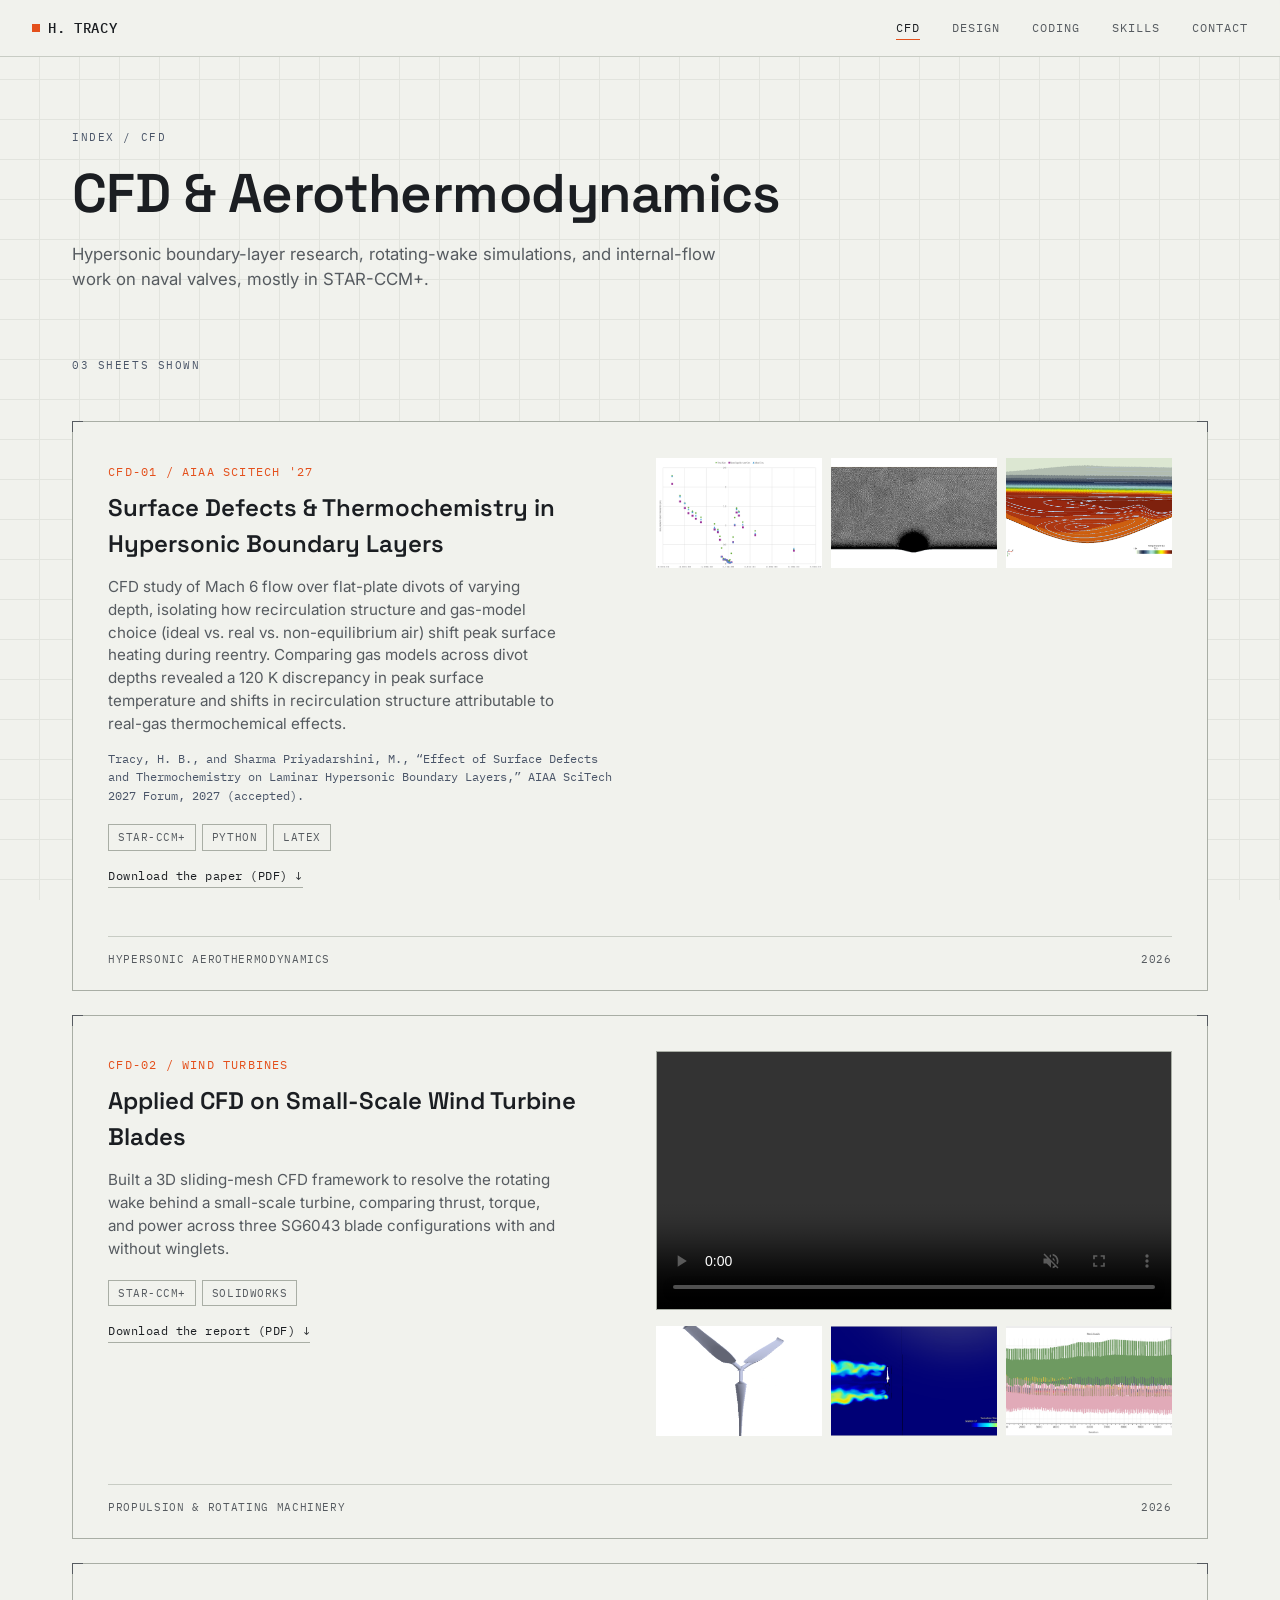
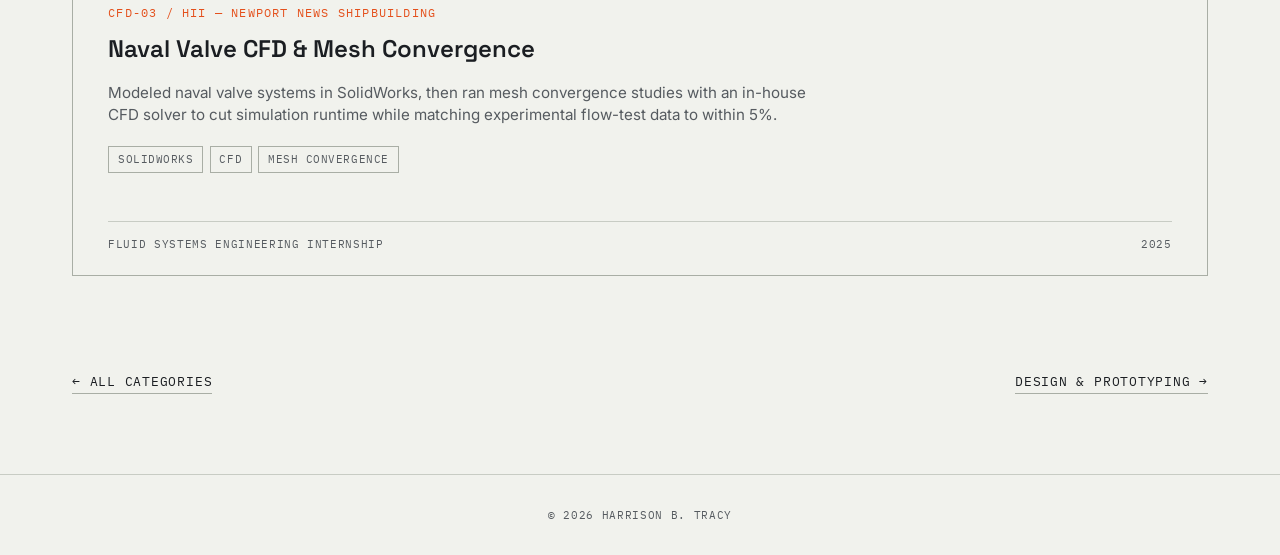
==== cfd.html @ 18f6e14d "Restructure portfolio into a multi-page site with image files - Extract all base64 images, video, PD" ====
<!DOCTYPE html>
<html lang="en">
<head>
<meta charset="UTF-8">
<meta name="viewport" content="width=device-width, initial-scale=1.0">
<title>CFD & Aerothermodynamics — Harrison B. Tracy</title>
<meta name="description" content="Hypersonic boundary-layer research, rotating-wake simulations, and internal-flow work on naval valves, mostly in STAR-CCM+.">
<link rel="preconnect" href="https://fonts.googleapis.com">
<link rel="preconnect" href="https://fonts.gstatic.com" crossorigin>
<link href="https://fonts.googleapis.com/css2?family=Space+Grotesk:wght@400;500;600;700&family=Inter:wght@400;500;600&family=IBM+Plex+Mono:wght@400;500;600&display=swap" rel="stylesheet">
<link rel="stylesheet" href="css/styles.css">
</head>
<body>

<div class="grid-bg" style="height:100vh;"></div>

<header>
  <a class="brand" href="index.html"><span class="dot"></span>H. TRACY</a>
  <button class="nav-toggle" id="navToggle" aria-label="Toggle navigation" aria-expanded="false">
    <span></span><span></span><span></span>
  </button>
  <nav id="mainNav">
    <a href="cfd.html" aria-current="page">CFD</a>
    <a href="design.html">Design</a>
    <a href="coding.html">Coding</a>
    <a href="index.html#skills">Skills</a>
    <a href="index.html#contact">Contact</a>
  </nav>
</header>

<section class="page-head">
  <span class="mono-label crumbs"><a href="index.html">Index</a> / CFD</span>
  <h1>CFD &amp; Aerothermodynamics</h1>
  <p class="page-intro">Hypersonic boundary-layer research, rotating-wake simulations, and internal-flow work on naval valves, mostly in STAR-CCM+.</p>
</section>

<section class="projects-section" id="projects">
  <!--
    TO ADD A PROJECT: copy one <article> below, paste it in the list, and edit.
    Put images in images/<project-name>/ and reference them with a relative path.
    Any <img> inside a .project-gallery zooms in a lightbox automatically.
    Delete the .project-media block (and keep class "text-only") for a card with no images.
  -->

  <div class="section-head">
    <span class="mono-label">03 sheets shown</span>
  </div>

  <div class="project-list">

    <article class="project-card">
      <div class="project-body">
        <span class="project-num">CFD-01 / AIAA SCITECH '27</span>
        <h3 class="project-title">Surface Defects &amp; Thermochemistry in Hypersonic Boundary Layers</h3>
        <p class="project-desc">CFD study of Mach 6 flow over flat-plate divots of varying depth, isolating how recirculation structure and gas-model choice (ideal vs. real vs. non-equilibrium air) shift peak surface heating during reentry. Comparing gas models across divot depths revealed a 120&nbsp;K discrepancy in peak surface temperature and shifts in recirculation structure attributable to real-gas thermochemical effects.</p>
        <p class="project-citation">Tracy, H. B., and Sharma Priyadarshini, M., &ldquo;Effect of Surface Defects and Thermochemistry on Laminar Hypersonic Boundary Layers,&rdquo; AIAA SciTech 2027 Forum, 2027 (accepted).</p>
        <div class="project-tools">
          <span class="tool-tag">STAR-CCM+</span>
          <span class="tool-tag">Python</span>
          <span class="tool-tag">LaTex</span>
        </div>
        <div class="doc-links">
          <a class="doc-link" href="files/divot-simulations-aiaa2027.pdf" download="divot-simulations-aiaa2027.pdf">Download the paper (PDF) ↓</a>
        </div>
      </div>
      <div class="project-media">
        <div class="project-gallery">
          <img src="images/divot/heat-transfer-gas-models.png" alt="Heat transfer on the divot surface across three gas models" loading="lazy">
          <img src="images/divot/polyhedral-mesh.png" alt="Polyhedral computational mesh around the divot" loading="lazy">
          <img src="images/divot/temperature-contour-h12.png" alt="Temperature contour for the h=12 divot simulation, showing recirculation structure in the boundary layer" loading="lazy">
        </div>
      </div>
      <div class="title-block">
        <span>Hypersonic Aerothermodynamics</span>
        <span>2026</span>
      </div>
    </article>

    <article class="project-card">
      <div class="project-body">
        <span class="project-num">CFD-02 / WIND TURBINES</span>
        <h3 class="project-title">Applied CFD on Small-Scale Wind Turbine Blades</h3>
        <p class="project-desc">Built a 3D sliding-mesh CFD framework to resolve the rotating wake behind a small-scale turbine, comparing thrust, torque, and power across three SG6043 blade configurations with and without winglets.</p>
        <div class="project-tools">
          <span class="tool-tag">STAR-CCM+</span>
          <span class="tool-tag">SolidWorks</span>
        </div>
        <div class="doc-links">
          <a class="doc-link" href="files/wind-turbine-report.pdf" download="wind-turbine-report.pdf">Download the report (PDF) ↓</a>
        </div>
      </div>
      <div class="project-media">
        <video class="project-video" controls muted loop playsinline preload="metadata">
          <source src="videos/wind-turbine-wake.mp4" type="video/mp4">
        </video>
        <div class="project-gallery">
          <img src="images/wind-turbine/blade-geometry-tsr41.png" alt="4.1 TSR winglet blade geometry modeled in SolidWorks" loading="lazy">
          <img src="images/wind-turbine/turbulent-viscosity-ratio.png" alt="Turbulent viscosity ratio in the turbine wake" loading="lazy">
          <img src="images/wind-turbine/residual-convergence.png" alt="Residual convergence history for the 4.1 TSR winglet case" loading="lazy">
        </div>
      </div>
      <div class="title-block">
        <span>Propulsion &amp; Rotating Machinery</span>
        <span>2026</span>
      </div>
    </article>

    <article class="project-card text-only">
      <div class="project-body">
        <span class="project-num">CFD-03 / HII — NEWPORT NEWS SHIPBUILDING</span>
        <h3 class="project-title">Naval Valve CFD &amp; Mesh Convergence</h3>
        <p class="project-desc">Modeled naval valve systems in SolidWorks, then ran mesh convergence studies with an in-house CFD solver to cut simulation runtime while matching experimental flow-test data to within 5%.</p>
        <div class="project-tools">
          <span class="tool-tag">SolidWorks</span>
          <span class="tool-tag">CFD</span>
          <span class="tool-tag">Mesh Convergence</span>
        </div>
      </div>
      <div class="title-block">
        <span>Fluid Systems Engineering Internship</span>
        <span>2025</span>
      </div>
    </article>

  </div>
</section>

<div class="cat-nav">
  <a href="index.html#work">← All categories</a>
  <a href="design.html">Design &amp; Prototyping →</a>
</div>

<footer>
  © 2026 Harrison B. Tracy
</footer>

<div class="lightbox-overlay" id="lightbox">
  <button class="lightbox-close" type="button">Close ✕</button>
  <img id="lightbox-img" alt="Enlarged view">
</div>

<script src="js/main.js"></script>
</body>
</html>
---- css/styles.css ----
:root{
    --paper:#F1F2ED;
    --paper-dim:#E7E8E1;
    --ink:#1B1E22;
    --ink-soft:#565B60;
    --accent:#E4501C;
    --blue:#4A5568;
    --line:#C8CCC4;
    --line-strong:#A9AEA5;
    --display: 'Space Grotesk', sans-serif;
    --body: 'Inter', sans-serif;
    --mono: 'IBM Plex Mono', monospace;
  }

  *{margin:0;padding:0;box-sizing:border-box;}

  html{scroll-behavior:smooth;}

  body{
    background:var(--paper);
    color:var(--ink);
    font-family:var(--body);
    line-height:1.5;
    -webkit-font-smoothing:antialiased;
  }

  a{color:inherit;}

  ::selection{background:var(--accent);color:var(--paper);}

  :focus-visible{
    outline:2px solid var(--accent);
    outline-offset:3px;
  }

  .grid-bg{
    background-image:
      linear-gradient(var(--line) 1px, transparent 1px),
      linear-gradient(90deg, var(--line) 1px, transparent 1px);
    background-size: 40px 40px;
    background-position: -1px -1px;
    opacity:0.35;
    position:absolute;
    inset:0;
    pointer-events:none;
  }

  .mono-label{
    font-family:var(--mono);
    font-size:0.7rem;
    letter-spacing:0.14em;
    text-transform:uppercase;
    color:var(--blue);
  }

  /* ---------- NAV ---------- */
  header{
    position:sticky;
    top:0;
    z-index:50;
    display:flex;
    justify-content:space-between;
    align-items:center;
    padding:1.1rem 2rem;
    background:rgba(241,242,237,0.92);
    backdrop-filter:blur(6px);
    border-bottom:1px solid var(--line);
  }

  .brand{
    font-family:var(--mono);
    font-weight:500;
    font-size:0.85rem;
    letter-spacing:0.05em;
    display:flex;
    align-items:center;
    gap:0.5rem;
  }

  .brand .dot{
    width:8px;height:8px;
    background:var(--accent);
    display:inline-block;
  }

  nav{display:flex;gap:2rem;}

  nav a{
    font-family:var(--mono);
    font-size:0.78rem;
    letter-spacing:0.08em;
    text-transform:uppercase;
    text-decoration:none;
    color:var(--ink-soft);
    position:relative;
    padding-bottom:2px;
  }

  nav a:hover{color:var(--ink);}

  nav a::after{
    content:'';
    position:absolute;
    left:0;bottom:-2px;
    width:0;height:1px;
    background:var(--accent);
    transition:width 0.25s ease;
  }

  nav a:hover::after{width:100%;}

  .nav-toggle{display:none;}

  /* ---------- HERO ---------- */
  .hero{
    position:relative;
    overflow:hidden;
    padding:5rem 2rem 4rem;
    min-height:78vh;
    display:flex;
    flex-direction:column;
    justify-content:center;
  }

  .hero-inner{
    position:relative;
    z-index:2;
    max-width:1200px;
    margin:0 auto;
    width:100%;
    display:grid;
    grid-template-columns:1.1fr 0.9fr;
    gap:2rem;
    align-items:center;
  }

  .hero-copy .mono-label{margin-bottom:1.2rem;display:inline-block;}

  h1{
    font-family:var(--display);
    font-weight:600;
    font-size:clamp(2.4rem, 5vw, 4rem);
    line-height:1.04;
    letter-spacing:-0.01em;
  }

  h1 .accent-word{color:var(--accent);}

  .hero-sub{
    margin-top:1.5rem;
    max-width:52ch;
    font-size:1.05rem;
    color:var(--ink-soft);
  }

  .hero-sub + .hero-sub{margin-top:1rem;}

  .hero-cta{
    margin-top:2.2rem;
    display:flex;
    gap:1rem;
    align-items:center;
    flex-wrap:wrap;
  }

  .btn{
    font-family:var(--mono);
    font-size:0.8rem;
    letter-spacing:0.06em;
    text-transform:uppercase;
    text-decoration:none;
    padding:0.85rem 1.5rem;
    border:1px solid var(--ink);
    color:var(--ink);
    transition:background 0.2s ease, color 0.2s ease;
  }

  .btn.primary{
    background:var(--ink);
    color:var(--paper);
  }

  .btn.primary:hover{background:var(--accent);border-color:var(--accent);}
  .btn:not(.primary):hover{background:var(--ink);color:var(--paper);}

  .hero-portrait{
    position:relative;
  }

  .hero-portrait img{
    width:100%;
    height:auto;
    display:block;
    aspect-ratio:4/5;
    object-fit:cover;
    border:1px solid var(--line-strong);
    filter:grayscale(55%) contrast(1.05);
    transition:filter 0.4s ease;
    cursor:zoom-in;
  }

  .hero-portrait img:hover{filter:grayscale(0%) contrast(1.02);}

  .hero-portrait::before, .hero-portrait::after{
    content:'';
    position:absolute;
    width:14px;height:14px;
    border-top:1px solid var(--ink-soft);
    border-left:1px solid var(--ink-soft);
    top:-1px;left:-1px;
    z-index:2;
  }
  .hero-portrait::after{
    left:auto;right:-1px;
    border-left:none;
    border-right:1px solid var(--ink-soft);
  }

  .hero-portrait .mono-label{
    position:absolute;
    bottom:0.6rem;
    left:0.8rem;
    color:var(--paper);
    background:rgba(27,30,34,0.65);
    padding:0.2rem 0.5rem;
    z-index:2;
  }

  .spec-strip{
    position:relative;
    z-index:2;
    border-top:1px solid var(--line);
    border-bottom:1px solid var(--line);
    padding:0.8rem 2rem;
    display:flex;
    justify-content:center;
    gap:3rem;
    flex-wrap:wrap;
    font-family:var(--mono);
    font-size:0.72rem;
    letter-spacing:0.08em;
    text-transform:uppercase;
    color:var(--blue);
  }

  .spec-strip span b{color:var(--ink);font-weight:500;}

  /* ---------- SECTION SHELL ---------- */
  section{
    max-width:1200px;
    margin:0 auto;
    padding:6rem 2rem;
  }

  .section-head{
    display:flex;
    justify-content:space-between;
    align-items:flex-end;
    margin-bottom:3rem;
    gap:1rem;
    flex-wrap:wrap;
  }

  .section-head h2{
    font-family:var(--display);
    font-weight:600;
    font-size:clamp(1.8rem,3vw,2.4rem);
  }

  /* ---------- PROJECTS ---------- */
  .project-list{
    display:flex;
    flex-direction:column;
    gap:1.5rem;
  }

  .project-card{
    position:relative;
    border:1px solid var(--line-strong);
    background:var(--paper);
    padding:2.2rem 2.2rem 1.4rem;
    display:grid;
    grid-template-columns:1fr 1fr;
    gap:2rem;
    transition:border-color 0.2s ease, transform 0.2s ease;
  }

  .project-card:hover{
    border-color:var(--accent);
    transform:translateY(-2px);
  }

  /* crop / registration marks like a drawing sheet */
  .project-card::before, .project-card::after{
    content:'';
    position:absolute;
    width:10px;height:10px;
    border-top:1px solid var(--ink-soft);
    border-left:1px solid var(--ink-soft);
    top:-1px;left:-1px;
  }
  .project-card::after{
    left:auto;right:-1px;
    border-left:none;
    border-right:1px solid var(--ink-soft);
  }

  .project-num{
    font-family:var(--mono);
    font-size:0.75rem;
    color:var(--accent);
    letter-spacing:0.1em;
  }

  .project-title{
    font-family:var(--display);
    font-weight:600;
    font-size:1.5rem;
    margin:0.5rem 0 0.9rem;
  }

  .project-desc{
    color:var(--ink-soft);
    font-size:0.95rem;
    max-width:46ch;
  }

  .project-meta{
    font-family:var(--mono);
    font-size:0.7rem;
    color:var(--blue);
    display:flex;
    flex-direction:column;
    gap:0.5rem;
    justify-content:flex-start;
  }

  .project-video{
    width:100%;
    display:block;
    margin-top:1.2rem;
    border:1px solid var(--line-strong);
    background:#000;
  }

  .project-images{
    display:grid;
    grid-template-columns:repeat(3, 1fr);
    gap:0.6rem;
    margin-top:1.2rem;
  }

  .project-img{
    width:100%;
    height:auto;
    display:block;
    border:1px solid var(--line-strong);
    background:#000;
    object-fit:cover;
  }

  .project-tools{
    display:flex;
    flex-wrap:wrap;
    gap:0.4rem;
    margin-top:1.2rem;
  }

  .doc-links{
    display:flex;
    flex-wrap:wrap;
    gap:1.2rem;
    margin-top:1rem;
  }

  .doc-link{
    font-family:var(--mono);
    font-size:0.75rem;
    letter-spacing:0.04em;
    text-decoration:none;
    color:var(--ink);
    display:inline-flex;
    align-items:center;
    gap:0.4rem;
    border-bottom:1px solid var(--line-strong);
    padding-bottom:2px;
    transition:color 0.2s ease, border-color 0.2s ease;
  }

  .doc-link:hover{
    color:var(--accent);
    border-color:var(--accent);
  }

  .project-hero-img{
    grid-column:1 / -1;
    width:100%;
    height:280px;
    object-fit:cover;
    border:1px solid var(--line-strong);
    display:block;
  }

  .project-gallery{
    display:grid;
    grid-template-columns:repeat(auto-fit, minmax(130px, 1fr));
    gap:0.6rem;
    margin-top:1rem;
  }

  .project-gallery a{
    display:block;
    border:1px solid var(--line-strong);
    overflow:hidden;
    transition:border-color 0.2s ease;
  }

  .project-gallery a:hover{border-color:var(--accent);}

  .project-gallery img{
    width:100%;
    height:110px;
    object-fit:cover;
    display:block;
    transition:transform 0.3s ease;
  }

  .project-gallery img:only-child {
  height: auto;
  max-height: 400px; /* or whatever cap looks good */
  object-fit: contain;
  background: #f5f5f0; /* matches your cream/off-white bg, avoids letterboxing looking odd */
  }

  .project-gallery a:hover img{transform:scale(1.06);}

  .project-hero-img, .project-gallery img{
    cursor:zoom-in;
  }

  .lightbox-overlay{
    position:fixed;
    inset:0;
    background:rgba(27,30,34,0.92);
    display:none;
    align-items:center;
    justify-content:center;
    z-index:100;
    padding:3rem 1.5rem;
    cursor:zoom-out;
  }

  .lightbox-overlay.open{
    display:flex;
  }

  .lightbox-overlay img{
    max-width:100%;
    max-height:100%;
    object-fit:contain;
    border:1px solid var(--line);
    box-shadow:0 20px 60px rgba(0,0,0,0.5);
  }

  .lightbox-close{
    position:absolute;
    top:1.5rem;
    right:1.5rem;
    font-family:var(--mono);
    font-size:0.8rem;
    letter-spacing:0.06em;
    text-transform:uppercase;
    color:var(--paper);
    background:none;
    border:1px solid rgba(241,242,237,0.4);
    padding:0.5rem 0.9rem;
    cursor:pointer;
  }

  .lightbox-close:hover{
    border-color:var(--accent);
    color:var(--accent);
  }

  .tool-tag{
    font-family:var(--mono);
    font-size:0.68rem;
    letter-spacing:0.05em;
    text-transform:uppercase;
    padding:0.25rem 0.55rem;
    border:1px solid var(--line-strong);
    color:var(--ink-soft);
  }

  .title-block{
    grid-column:1 / -1;
    border-top:1px solid var(--line);
    margin-top:1rem;
    padding-top:0.9rem;
    display:flex;
    justify-content:space-between;
    font-family:var(--mono);
    font-size:0.68rem;
    letter-spacing:0.06em;
    text-transform:uppercase;
    color:var(--ink-soft);
  }

  /* ---------- ABOUT / SKILLS ---------- */
  .about-grid{
    display:grid;
    grid-template-columns:1fr 1fr;
    gap:3rem;
  }

  .about-text p{
    color:var(--ink-soft);
    margin-bottom:1rem;
    max-width:52ch;
  }

  .skills-panel{
    border:1px solid var(--line-strong);
    padding:1.8rem;
    max-width:640px;
  }

  .skills-cat{margin-bottom:1.5rem;}
  .skills-cat:last-child{margin-bottom:0;}

  .skills-cat h3{
    font-family:var(--mono);
    font-size:0.7rem;
    letter-spacing:0.1em;
    text-transform:uppercase;
    color:var(--accent);
    margin-bottom:0.7rem;
  }

  .skills-row{
    display:flex;
    flex-wrap:wrap;
    gap:0.5rem;
  }

  .skill-chip{
    font-family:var(--mono);
    font-size:0.75rem;
    padding:0.3rem 0.6rem;
    background:var(--paper-dim);
    color:var(--ink);
  }

  /* ---------- CONTACT ---------- */
  .contact{
    text-align:center;
  }

  .contact h2{
    font-family:var(--display);
    font-weight:600;
    font-size:clamp(1.8rem,4vw,3rem);
    max-width:18ch;
    margin:0 auto 1.5rem;
  }

  .contact-links{
    margin-top:2.5rem;
    display:flex;
    justify-content:center;
    gap:2.5rem;
    flex-wrap:wrap;
  }

  .contact-links a{
    font-family:var(--mono);
    font-size:0.85rem;
    letter-spacing:0.05em;
    text-decoration:none;
    border-bottom:1px solid var(--line-strong);
    padding-bottom:2px;
    transition:border-color 0.2s ease, color 0.2s ease;
  }

  .contact-links a:hover{
    color:var(--accent);
    border-color:var(--accent);
  }

  footer{
    padding:2rem;
    text-align:center;
    font-family:var(--mono);
    font-size:0.68rem;
    letter-spacing:0.06em;
    text-transform:uppercase;
    color:var(--ink-soft);
    border-top:1px solid var(--line);
  }

  /* ---------- RESPONSIVE ---------- */
  @media (max-width: 860px){
    .hero-inner{grid-template-columns:1fr;}
    .hero-portrait{order:-1; max-width:280px; margin:0 auto 1rem;}
    nav{
      position:fixed;
      top:0;left:0;right:0;bottom:0;
      background:var(--paper);
      flex-direction:column;
      justify-content:center;
      align-items:center;
      gap:2.5rem;
      transform:translateY(-100%);
      transition:transform 0.3s ease;
      z-index:40;
    }
    nav.open{transform:translateY(0);}
    nav a{font-size:1.1rem;}
    .nav-toggle{
      display:flex;
      flex-direction:column;
      gap:5px;
      background:none;
      border:none;
      cursor:pointer;
      z-index:60;
      padding:0.5rem;
    }
    .nav-toggle span{
      width:22px;height:2px;
      background:var(--ink);
      display:block;
    }
    .project-card{grid-template-columns:1fr;}
    .about-grid{grid-template-columns:1fr;}
    .spec-strip{gap:1.2rem 2rem; justify-content:flex-start;}
  }

/* =====================================================================
   MULTI-PAGE ADDITIONS
   ===================================================================== */

/* ---------- NAV: current page ---------- */
nav a[aria-current="page"]{color:var(--ink);}
nav a[aria-current="page"]::after{width:100%;}

a.brand{text-decoration:none;color:var(--ink);}

/* ---------- HOME: category index (table-of-contents) ---------- */
.toc{
  list-style:none;
  border-top:1px solid var(--line-strong);
}

.toc li{border-bottom:1px solid var(--line-strong);}

.toc a{
  display:grid;
  grid-template-columns:4.5rem 1fr auto;
  gap:1.5rem;
  align-items:center;
  padding:1.8rem 0.5rem;
  text-decoration:none;
  transition:background 0.2s ease, padding-left 0.2s ease;
}

.toc a:hover{
  background:var(--paper-dim);
  padding-left:1.2rem;
}

.toc-num{
  font-family:var(--mono);
  font-size:0.8rem;
  letter-spacing:0.1em;
  color:var(--accent);
}

.toc-title{
  display:block;
  font-family:var(--display);
  font-weight:600;
  font-size:clamp(1.3rem,2.6vw,1.9rem);
  line-height:1.15;
}

.toc-desc{
  display:block;
  margin-top:0.4rem;
  color:var(--ink-soft);
  font-size:0.95rem;
  max-width:60ch;
}

.toc-side{
  font-family:var(--mono);
  font-size:0.72rem;
  letter-spacing:0.08em;
  text-transform:uppercase;
  color:var(--blue);
  display:flex;
  align-items:center;
  gap:1.2rem;
  white-space:nowrap;
}

.toc-arrow{
  font-size:1.2rem;
  color:var(--ink);
  transition:transform 0.2s ease, color 0.2s ease;
}

.toc a:hover .toc-arrow{transform:translateX(6px);color:var(--accent);}

/* ---------- CATEGORY PAGES ---------- */
.page-head{
  padding-bottom:2rem;
  padding-top:4.5rem;
}

.page-head .crumbs{margin-bottom:1.2rem;display:block;}
.page-head .crumbs a{text-decoration:none;}
.page-head .crumbs a:hover{color:var(--accent);}

.page-head h1{font-size:clamp(2.2rem,4.5vw,3.4rem);}

.page-intro{
  margin-top:1.3rem;
  max-width:60ch;
  font-size:1.05rem;
  color:var(--ink-soft);
}

.projects-section{padding-top:2rem;}

/* project card: text left, media right */
.project-card{align-items:start;}

.project-card.text-only{grid-template-columns:1fr;}
.project-card.text-only .project-desc{max-width:72ch;}

.project-media > :first-child{margin-top:0;}

.project-citation{
  margin-top:0.9rem;
  font-family:var(--mono);
  font-size:0.72rem;
  line-height:1.6;
  color:var(--blue);
}

.project-gallery img:only-child{object-fit:contain;}

/* prev / next category links */
.cat-nav{
  max-width:1200px;
  margin:0 auto;
  padding:0 2rem 5rem;
  display:flex;
  justify-content:space-between;
  gap:1rem;
  flex-wrap:wrap;
}

.cat-nav a{
  font-family:var(--mono);
  font-size:0.8rem;
  letter-spacing:0.06em;
  text-transform:uppercase;
  text-decoration:none;
  border-bottom:1px solid var(--line-strong);
  padding-bottom:2px;
  transition:color 0.2s ease, border-color 0.2s ease;
}

.cat-nav a:hover{color:var(--accent);border-color:var(--accent);}

@media (max-width: 860px){
  .toc a{grid-template-columns:2.6rem 1fr;gap:0.8rem;}
  .toc-side{grid-column:2;}
  .page-head{padding-top:3rem;}
}

/* keep page content above the decorative grid background */
section, .cat-nav{position:relative;z-index:2;}

/* backdrop-filter on the header traps the fixed full-screen mobile menu inside it,
   so turn it off on small screens */
@media (max-width: 860px){
  header{
    background:var(--paper);
    -webkit-backdrop-filter:none;
    backdrop-filter:none;
  }
}
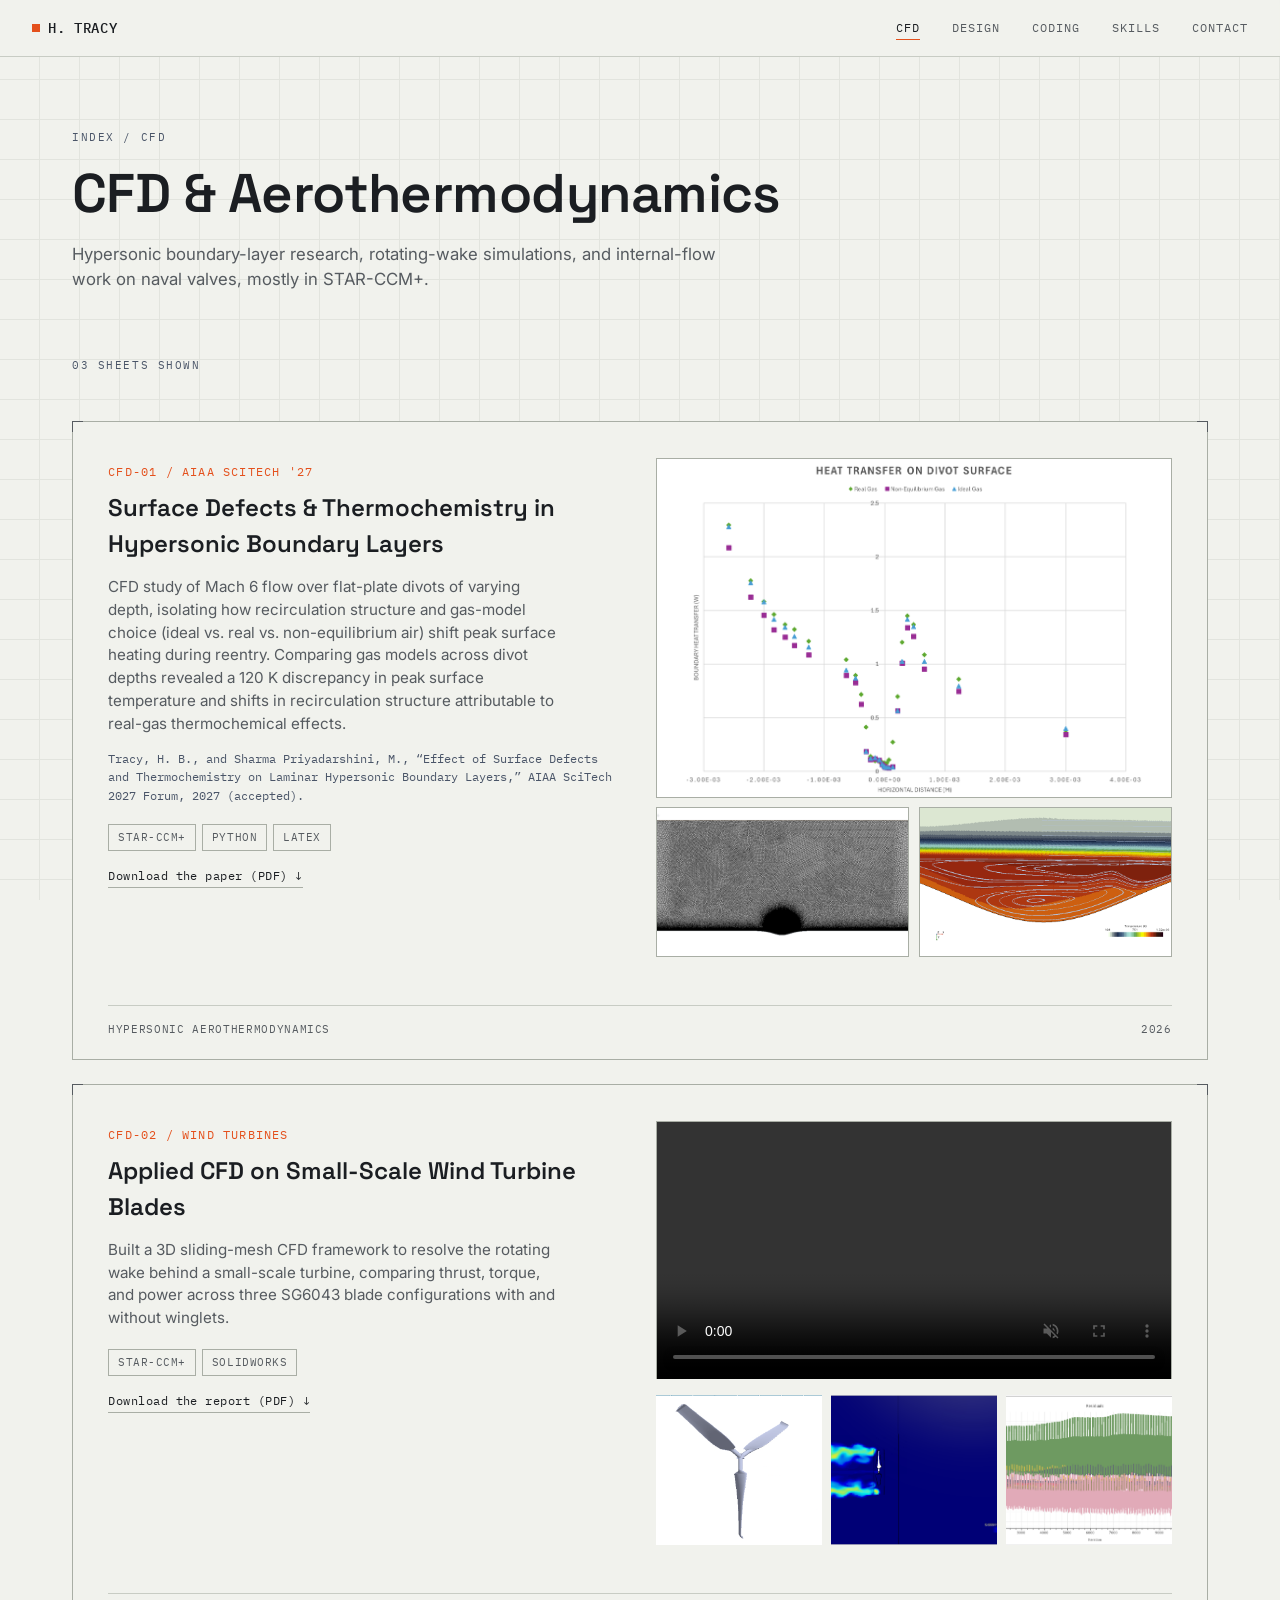
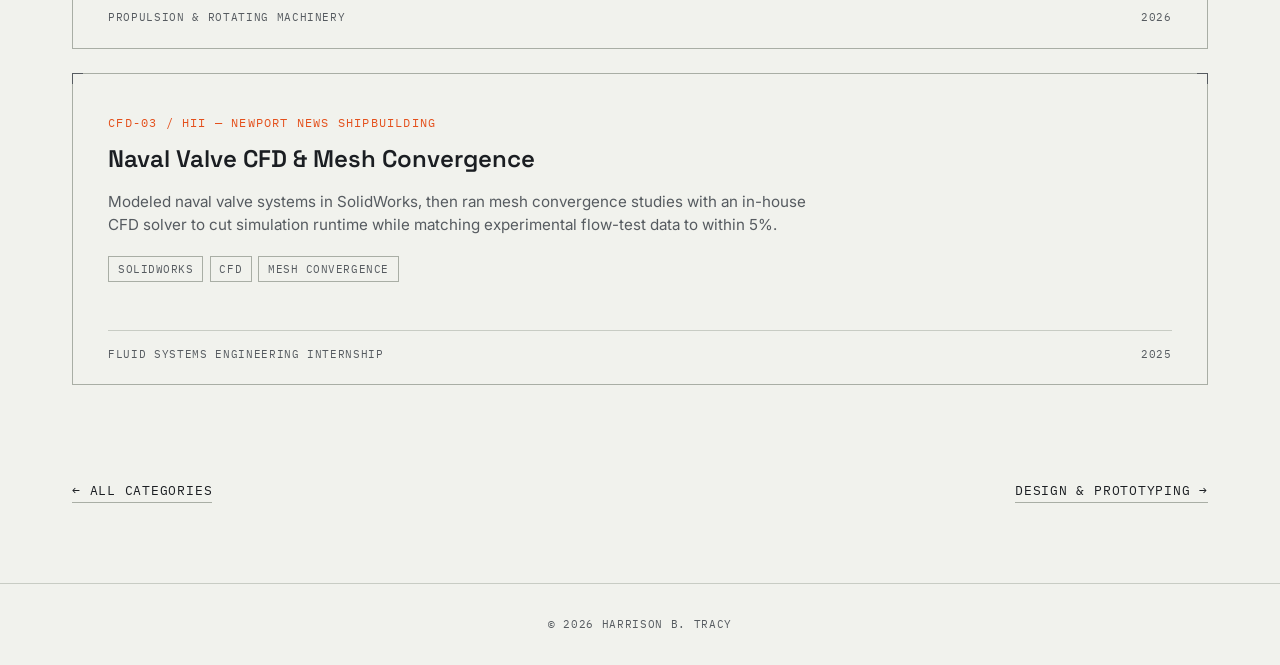
==== commit 3997c1a4: "Feature NAVAIR CCA project first and enlarge project galleries - Move the carrier-based CCA concept " ====
--- a/cfd.html
+++ b/cfd.html
@@ -64,7 +64,7 @@
         </div>
       </div>
       <div class="project-media">
-        <div class="project-gallery">
+        <div class="project-gallery featured">
           <img src="images/divot/heat-transfer-gas-models.png" alt="Heat transfer on the divot surface across three gas models" loading="lazy">
           <img src="images/divot/polyhedral-mesh.png" alt="Polyhedral computational mesh around the divot" loading="lazy">
           <img src="images/divot/temperature-contour-h12.png" alt="Temperature contour for the h=12 divot simulation, showing recirculation structure in the boundary layer" loading="lazy">
--- a/css/styles.css
+++ b/css/styles.css
@@ -419,7 +419,7 @@
 
   .project-gallery img{
     width:100%;
-    height:110px;
+    height:150px;
     object-fit:cover;
     display:block;
     transition:transform 0.3s ease;
@@ -793,3 +793,34 @@
     backdrop-filter:none;
   }
 }
+
+/* ---------- BIGGER GALLERIES ---------- */
+/* featured: first image fills the width, the rest sit below it */
+.project-gallery.featured{
+  grid-template-columns:1fr 1fr;
+}
+
+.project-gallery.featured img:first-child{
+  grid-column:1 / -1;
+  height:auto;
+  max-height:340px;
+  object-fit:contain;
+  background:#fff;
+}
+
+.project-gallery.featured img{
+  border:1px solid var(--line-strong);
+  background:#fff;
+}
+
+.media-caption{
+  margin-top:0.6rem;
+  font-family:var(--mono);
+  font-size:0.68rem;
+  letter-spacing:0.06em;
+  text-transform:uppercase;
+  color:var(--blue);
+}
+
+/* single-image galleries (renders, diagrams) get more room */
+.project-gallery img:only-child{max-height:440px;}
